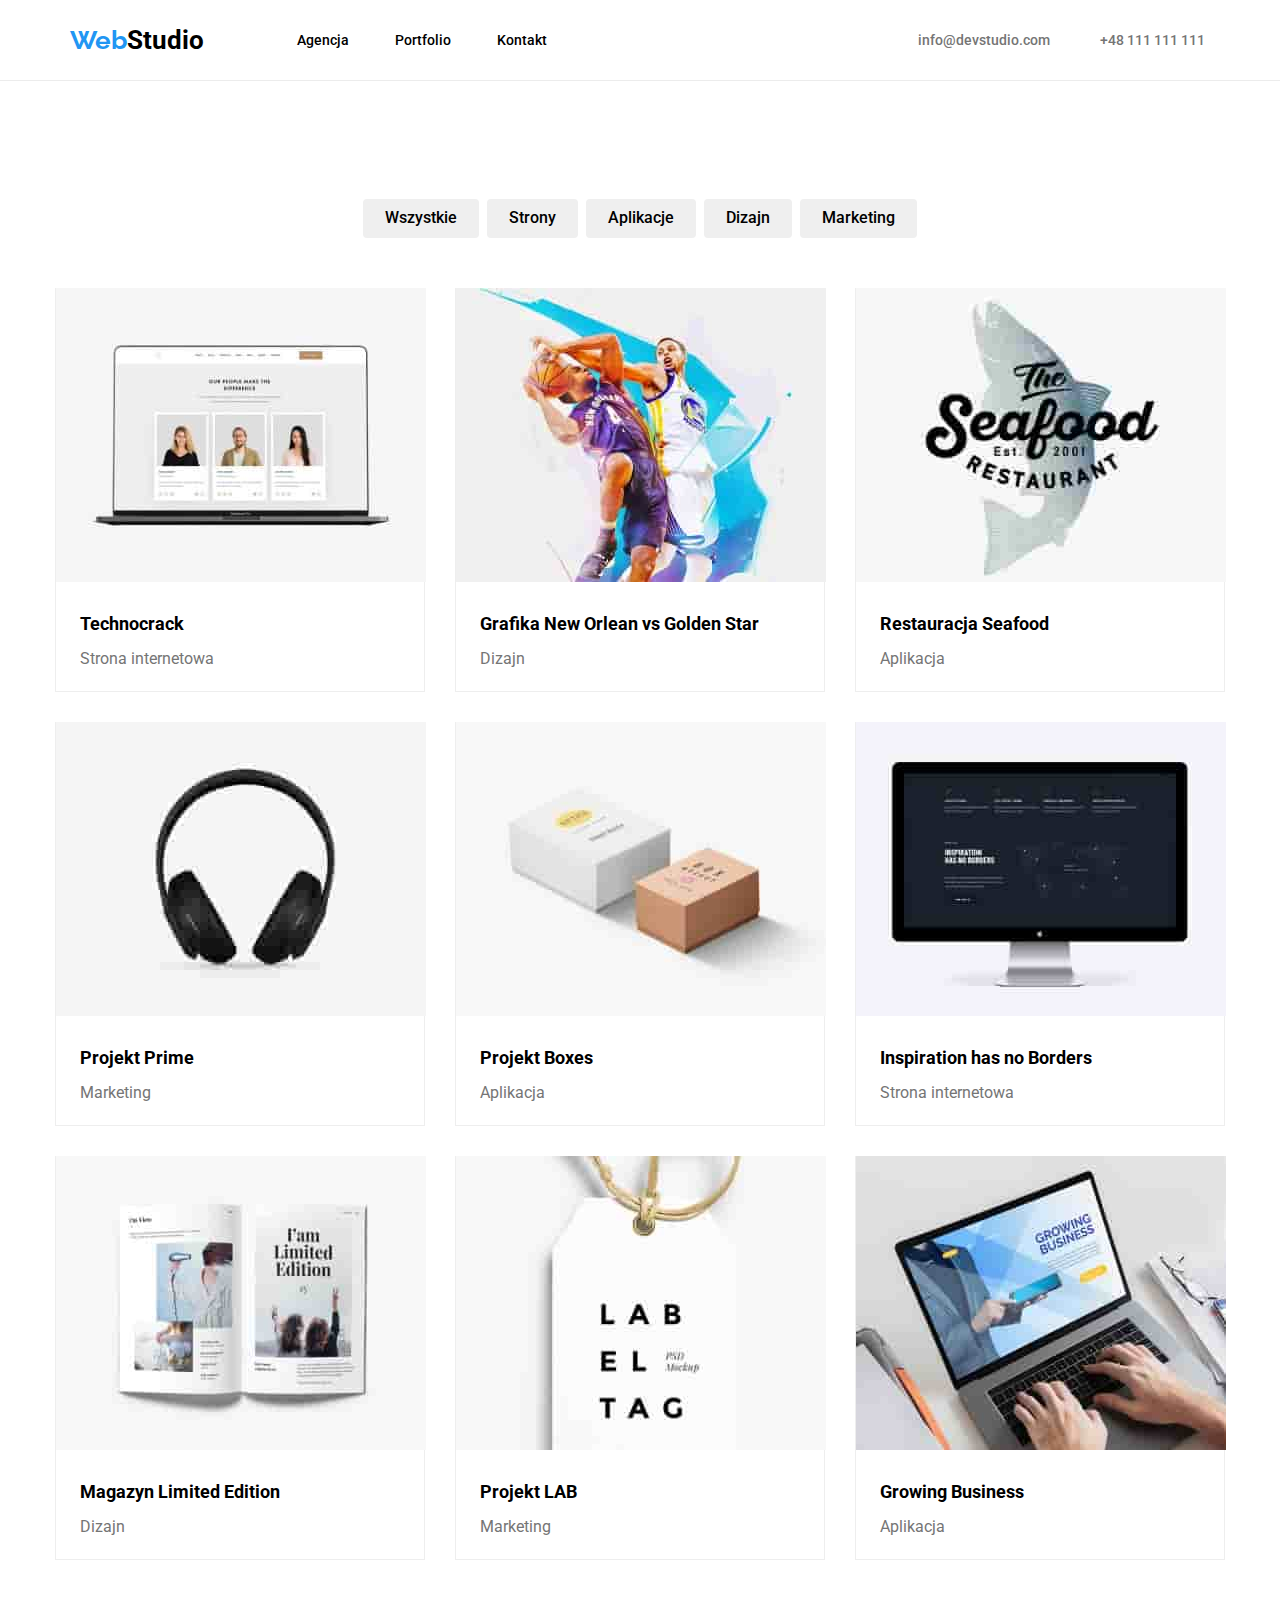
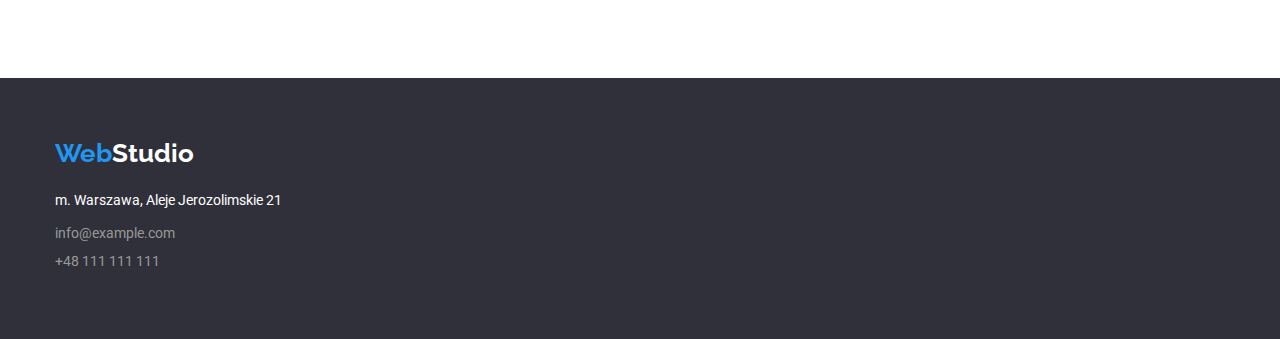
==== portfolio.html @ 47dd6591 "init" ====
<!DOCTYPE html>
<html lang="en">
  <head>
    <meta charset="UTF-8" />
    <meta http-equiv="X-UA-Compatible" content="IE=edge" />
    <meta name="viewport" content="width=device-width, initial-scale=1.0" />
    <link rel="preconnect" href="https://fonts.googleapis.com" />
    <link rel="preconnect" href="https://fonts.gstatic.com" crossorigin />
    <link
      href="https://fonts.googleapis.com/css2?family=Raleway:wght@700&family=Roboto:wght@400;500;700;900&display=swap"
      rel="stylesheet"
    />
    <link rel="stylesheet" href="./css/modern.normalize.css" />
    <link rel="stylesheet" href="./css/styles.css" />
    <title>WebStudio</title>
  </head>
  <body>
    <header>
      <div class="container">
        <h1 class="logo">
          <a href="./index.html"><span>Web</span>Studio</a>
        </h1>
        <nav>
          <ul class="menu">
            <li><a class="nav-link" href="./index.html">Agencja</a></li>
            <li>
              <a class="nav-link" href="./portfolio.html">Portfolio</a>
            </li>
            <li><a class="nav-link" href="#Kontakt">Kontakt</a></li>
          </ul>
        </nav>
        <ul class="contact">
          <li>
            <a class="contact-link-header" href="mailto:info@devstudio.com"
              >info@devstudio.com</a
            >
          </li>
          <li>
            <a class="contact-link-header" href="tel:+48111111111"
              >+48 111 111 111</a
            >
          </li>
        </ul>
      </div>
    </header>
    <div class="container">
      <ul class="filter">
        <li><button class="filter-btn">Wszystkie</button></li>
        <li><button class="filter-btn">Strony</button></li>
        <li><button class="filter-btn">Aplikacje</button></li>
        <li><button class="filter-btn">Dizajn</button></li>
        <li><button class="filter-btn">Marketing</button></li>
      </ul>
      <ul class="portfolio section">
        <li class="portfolio-card">
          <figure>
            <img
              src="./images/project-1.jpg"
              alt="Laptop"
              width="370"
              height="294"
            />
            <figcaption>
              <ul>
                <li class="caption">Technocrack</li>
                <li class="subcaption">Strona internetowa</li>
              </ul>
            </figcaption>
          </figure>
        </li>
        <li class="portfolio-card">
          <figure>
            <img
              src="./images/project-2.jpg"
              alt="Koszykarze w akcji"
              width="370"
              height="294"
            />
            <figcaption>
              <ul>
                <li class="caption">Grafika New Orlean vs Golden Star</li>
                <li class="subcaption">Dizajn</li>
              </ul>
            </figcaption>
          </figure>
        </li>
        <li class="portfolio-card">
          <figure>
            <img
              src="./images/project-3.jpg"
              alt="Logo restauracji"
              width="370"
              height="294"
            />
            <figcaption>
              <ul>
                <li class="caption">Restauracja Seafood</li>
                <li class="subcaption">Aplikacja</li>
              </ul>
            </figcaption>
          </figure>
        </li>
        <li class="portfolio-card">
          <figure>
            <img
              src="./images/project-4.jpg"
              alt="Słuchawki nauszne"
              width="370"
              height="294"
            />
            <figcaption>
              <ul>
                <li class="caption">Projekt Prime</li>
                <li class="subcaption">Marketing</li>
              </ul>
            </figcaption>
          </figure>
        </li>
        <li class="portfolio-card">
          <figure>
            <img
              src="./images/project-5.jpg"
              alt="Pudełka"
              width="370"
              height="294"
            />
            <figcaption>
              <ul>
                <li class="caption">Projekt Boxes</li>
                <li class="subcaption">Aplikacja</li>
              </ul>
            </figcaption>
          </figure>
        </li>
        <li class="portfolio-card">
          <figure>
            <img
              src="./images/project-6.jpg"
              alt="Monitor"
              width="370"
              height="294"
            />
            <figcaption>
              <ul>
                <li class="caption">Inspiration has no Borders</li>
                <li class="subcaption">Strona internetowa</li>
              </ul>
            </figcaption>
          </figure>
        </li>
        <li class="portfolio-card">
          <figure>
            <img
              src="./images/project-7.jpg"
              alt="Otwarta książka"
              width="370"
              height="294"
            />
            <figcaption>
              <ul>
                <li class="caption">Magazyn Limited Edition</li>
                <li class="subcaption">Dizajn</li>
              </ul>
            </figcaption>
          </figure>
        </li>
        <li class="portfolio-card">
          <figure>
            <img
              src="./images/project-8.jpg"
              alt="Label"
              width="370"
              height="294"
            />
            <figcaption>
              <ul>
                <li class="caption">Projekt LAB</li>
                <li class="subcaption">Marketing</li>
              </ul>
            </figcaption>
          </figure>
        </li>
        <li class="portfolio-card">
          <figure>
            <img
              src="./images/project-9.jpg"
              alt="Laptop"
              width="370"
              height="294"
            />
            <figcaption>
              <ul>
                <li class="caption">Growing Business</li>
                <li class="subcaption">Aplikacja</li>
              </ul>
            </figcaption>
          </figure>
        </li>
      </ul>
    </div>
    <footer>
      <div class="container footer">
        <h3 class="logo">
          <a href="./index.html"
            ><span>Web</span><span class="logo-footer">Studio</span></a
          >
        </h3>
        <address class="address">m. Warszawa, Aleje Jerozolimskie 21</address>
        <ul>
          <li class="contact-footer">
            <a class="contact-link-footer" href="mailto:info@example.com"
              >info@example.com</a
            >
          </li>
          <li class="contact-footer">
            <a class="contact-link-footer" href="tel:+48111111111"
              >+48 111 111 111</a
            >
          </li>
        </ul>
      </div>
    </footer>
  </body>
</html>
---- css/styles.css ----
body {
  font-family: "Roboto", sans-serif;
  color: var(--text-color-global);
  background-color: var(--background-light);
}
header {
  background-color: var(--background-light);
  border-bottom: var(--main-border);
}
footer {
  background-color: var(--backgroud-dark);
}
:root {
  --backgroud-dark: #2f303a;
  --background-light: #ffffff;
  --background-medium: #f5f4fa;
  --logo-1: #2196f3;
  --logo-2: #000000;
  --logo-3: #ffffff;
  --active1: #2196f3;
  --active2: #ffffff;
  --contact-header: #757575;
  --contact-footer: hsl(0, 0%, 60%);
  --address: #ffffff;
  --main-header: #ffffff;
  --main-btn-background: #2196f3;
  --main-btn-text: #ffffff;
  --text-global: #212121;
  --text-content: #757575;
  --main-border: 1px solid #ececec;
  --card-border: 1px solid #eeeeee;
}
ul,
li {
  list-style: none;
  padding: 0;
  margin: 0;
}
h1,
h2,
h3,
p {
  margin: 0;
}
.nav-link {
  text-decoration: none;
  color: var(--text-color-global);
  font-size: 14px;
  line-height: 1.14;
  font-weight: 500;
}
.contact-link-header {
  color: var(--contact-header);
  text-decoration: none;
  font-size: 14px;
  line-height: 1.14;
  font-weight: 500;
}
.contact-link-footer {
  color: var(--contact-footer);
  text-decoration: none;
  font-size: 14px;
  line-height: 1.71;
}
.address {
  color: var(--address);
  font-size: 14px;
  line-height: 1.71;
  font-style: normal;
  margin-top: 20px;
  margin-bottom: 4.5px;
}
.contact-link-header:focus,
.contact-link-header:hover,
.contact-link-footer:focus,
.contact-link-footer:hover,
.nav-link:focus,
.nav-link:hover {
  color: var(--active1);
}
.filter-btn {
  font-size: 16px;
  line-height: 1.63;
  font-weight: 500;
  cursor: pointer;
  border: none;
  border-radius: 4px;
  padding: 6px 22px;
}
.filter-btn:focus,
.filter-btn:hover {
  color: var(--active2);
  background-color: var(--active1);
}
.article h3 {
  margin-bottom: 5px;
}
.article p {
  color: var(--text-content);
  line-height: 1.71;
  margin-top: 5px;
  max-width: 270px;
}
.article {
  font-size: 14px;
  line-height: 1.14;
}
.team {
  line-height: 1.19;
}
.team-background {
  background-color: var(--background-medium);
  margin: 0 auto;
  padding-top: 94px;
}
.team-card {
  height: 368px;
  width: 270px;
  border-radius: 4px;
  box-shadow: 0px 2px 1px -1px rgba(0, 0, 0, 0.2),
    0px 1px 1px 0px rgba(0, 0, 0, 0.14), 0px 1px 3px 0px rgba(0, 0, 0, 0.12);
  background-color: var(--background-light);
}
.team-card figcaption {
  padding: 30px;
}
.team .caption {
  font-size: 16px;
  font-weight: 500;
  text-align: center;
  margin-bottom: 5px;
}
.team .subcaption {
  color: var(--text-content);
  font-size: 16px;
  text-align: center;
  margin-top: 5px;
}
.portfolio-card {
  height: 404px;
  width: 370px;
  border-bottom: var(--card-border);
  border-right: var(--card-border);
  border-left: var(--card-border);
}
.portfolio-card figcaption {
  padding: 20px 24px;
}
.portfolio .caption {
  font-size: 18px;
  line-height: 2;
  font-weight: 700;
  margin-bottom: 2px;
}
.portfolio .subcaption {
  color: var(--text-content);
  font-size: 16px;
  line-height: 1.88;
  margin-top: 2px;
}
.main-background {
  background-color: var(--backgroud-dark);
  display: flex;
  flex-direction: column;
  margin: 0 auto;
  padding-top: 200px;
  padding-bottom: 200px;
  align-items: center;
}
.main-background h2 {
  color: var(--main-header);
  font-size: 44px;
  line-height: 1.36;
  text-align: center;
  text-transform: uppercase;
  margin-bottom: 15px;
  max-width: 696px;
}
.main-background button {
  color: var(--main-btn-text);
  background-color: var(--main-btn-background);
  font-size: 16px;
  line-height: 1.88;
  font-weight: 700;
  cursor: pointer;
  padding: 10px 41.5px;
  margin-top: 15px;
  border: none;
  border-radius: 4px;
}
.logo {
  font-size: 26px;
  line-height: 1.19;
  text-decoration: none;
  margin-right: 46.5px;
}
.logo a {
  text-decoration: none;
  color: var(--logo-2);
}
.logo span {
  font-family: "raleway";
  color: var(--logo-1);
}
.logo .logo-footer {
  color: var(--logo-3);
}
.section-header {
  font-size: 36px;
  line-height: 1.17;
  text-align: center;
  margin-bottom: 50px;
}
.container {
  display: flex;
  margin: 0 auto;
  max-width: 1200px;
  align-items: center;
  align-content: center;
  padding: 24.5px 15px;
  flex-wrap: wrap;
  justify-content: center;
}
main > .container {
  padding-bottom: 0;
}
.menu {
  display: flex;
  margin-left: 46.5px;
  margin-right: 185.5px;
  gap: 46px;
}
.contact {
  display: flex;
  margin-left: 185.5px;
  margin-right: 6px;
  gap: 50px;
}
.section {
  display: flex;
  padding-top: 94px;
  padding-bottom: 94px;
  flex-wrap: wrap;
  gap: 30px;
  margin: 0 auto;
}
.section figure {
  margin: 0 auto;
}
.section.team,
.section.activities,
.section.portfolio {
  padding-top: 0px;
}
.section.team {
  max-width: 1200px;
  padding-left: 15px;
  padding-right: 15px;
}
.filter {
  display: flex;
  gap: 8px;
  margin-top: 94px;
  margin-bottom: 50px;
}
.footer {
  display: flex;
  flex-direction: column;
  align-items: start;
  align-content: flex-start;
  padding: 60px 15px;
}
.contact-footer {
  margin: 4.5px 0px;
}
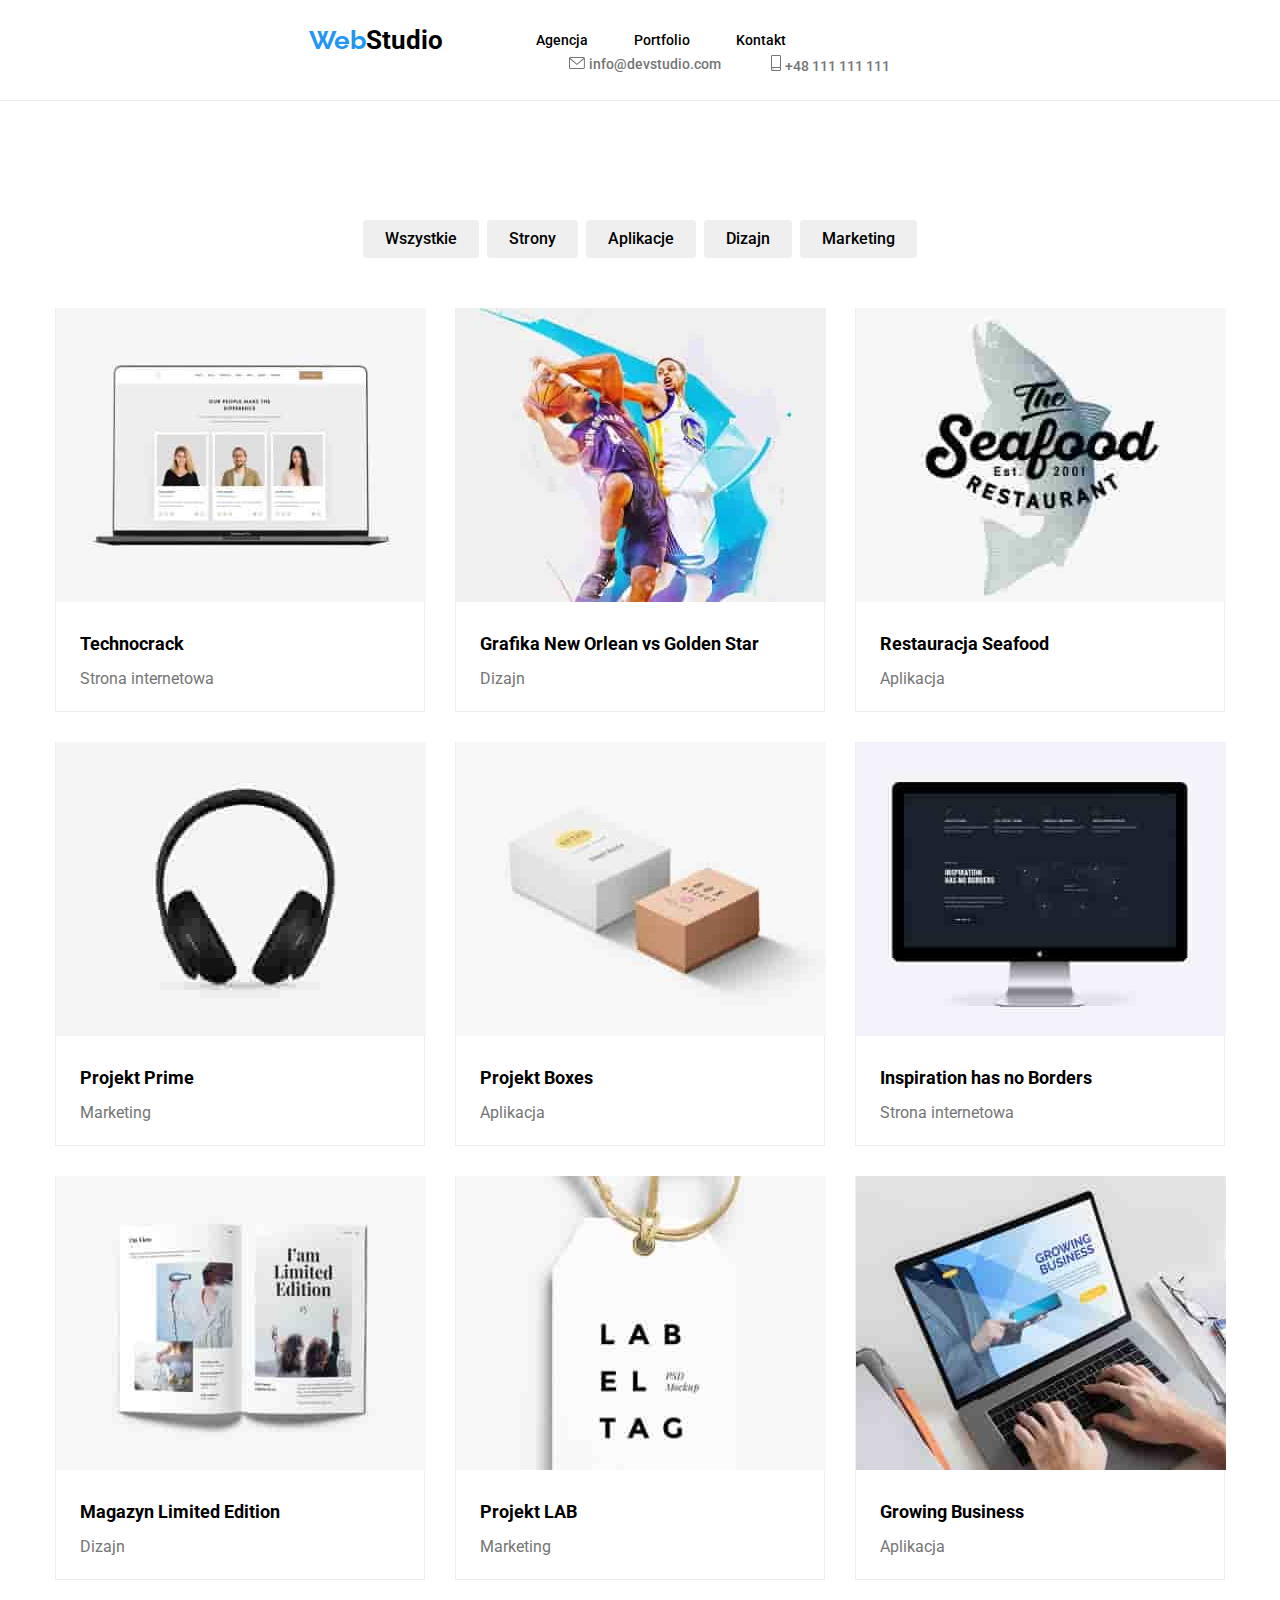
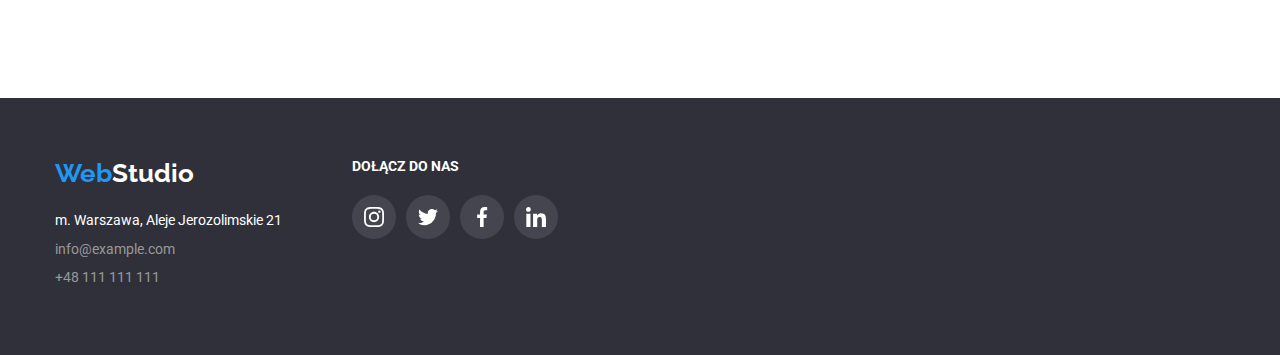
==== commit 26c5bb04: "part_x" ====
--- a/portfolio.html
+++ b/portfolio.html
@@ -31,14 +31,30 @@
         </nav>
         <ul class="contact">
           <li>
-            <a class="contact-link-header" href="mailto:info@devstudio.com"
-              >info@devstudio.com</a
-            >
+            <div class="mail">
+              <svg width="16" height="12">
+                <use
+                  class="contact-icons"
+                  xlink:href="./images/icons.svg#icon-envelope"
+                ></use>
+              </svg>
+              <a class="contact-link-header" href="mailto:info@devstudio.com"
+                >info@devstudio.com</a
+              >
+            </div>
           </li>
           <li>
-            <a class="contact-link-header" href="tel:+48111111111"
-              >+48 111 111 111</a
-            >
+            <div class="phone">
+              <svg width="10" height="16">
+                <use
+                  class="contact-icons"
+                  xlink:href="./images/icons.svg#icon-smartphone"
+                ></use>
+              </svg>
+              <a class="contact-link-header" href="tel:+48111111111"
+                >+48 111 111 111</a
+              >
+            </div>
           </li>
         </ul>
       </div>
@@ -200,24 +216,71 @@
     </div>
     <footer>
       <div class="container footer">
-        <h3 class="logo">
-          <a href="./index.html"
-            ><span>Web</span><span class="logo-footer">Studio</span></a
-          >
-        </h3>
-        <address class="address">m. Warszawa, Aleje Jerozolimskie 21</address>
-        <ul>
-          <li class="contact-footer">
-            <a class="contact-link-footer" href="mailto:info@example.com"
-              >info@example.com</a
+        <div class="footer-column-1">
+          <h3 class="logo">
+            <a href="./index.html"
+              ><span>Web</span><span class="logo-footer">Studio</span></a
             >
-          </li>
-          <li class="contact-footer">
-            <a class="contact-link-footer" href="tel:+48111111111"
-              >+48 111 111 111</a
-            >
-          </li>
-        </ul>
+          </h3>
+          <address class="address">m. Warszawa, Aleje Jerozolimskie 21</address>
+          <ul>
+            <li class="contact-footer">
+              <a class="contact-link-footer" href="mailto:info@example.com"
+                >info@example.com</a
+              >
+            </li>
+            <li class="contact-footer">
+              <a class="contact-link-footer" href="tel:+48111111111"
+                >+48 111 111 111</a
+              >
+            </li>
+          </ul>
+        </div>
+        <div class="footer-coulumn-2">
+          <span class="JoinUs">Dołącz do nas</span>
+          <ul class="socials footer-socials">
+            <li>
+              <div class="icon-background">
+                <svg width="20" height="20">
+                  <use
+                    class="socials-icons"
+                    xlink:href="./images/icons.svg#icon-instagram"
+                  ></use>
+                </svg>
+              </div>
+            </li>
+            <li>
+              <div class="icon-background">
+                <svg width="20" height="20">
+                  <use
+                    class="socials-icons"
+                    xlink:href="./images/icons.svg#icon-twitter"
+                  ></use>
+                </svg>
+              </div>
+            </li>
+            <li>
+              <div class="icon-background">
+                <svg width="20" height="20">
+                  <use
+                    class="socials-icons"
+                    xlink:href="./images/icons.svg#icon-facebook"
+                  ></use>
+                </svg>
+              </div>
+            </li>
+            <li>
+              <div class="icon-background">
+                <svg width="20" height="20">
+                  <use
+                    class="socials-icons"
+                    xlink:href="./images/icons.svg#icon-linkedin"
+                  ></use>
+                </svg>
+              </div>
+            </li>
+          </ul>
+        </div>
       </div>
     </footer>
   </body>
--- a/css/styles.css
+++ b/css/styles.css
@@ -1,15 +1,3 @@
-body {
-  font-family: "Roboto", sans-serif;
-  color: var(--text-color-global);
-  background-color: var(--background-light);
-}
-header {
-  background-color: var(--background-light);
-  border-bottom: var(--main-border);
-}
-footer {
-  background-color: var(--backgroud-dark);
-}
 :root {
   --backgroud-dark: #2f303a;
   --background-light: #ffffff;
@@ -29,6 +17,19 @@
   --text-content: #757575;
   --main-border: 1px solid #ececec;
   --card-border: 1px solid #eeeeee;
+  --icon: #afb1b8;
+}
+body {
+  font-family: "Roboto", sans-serif;
+  color: var(--text-color-global);
+  background-color: var(--background-light);
+}
+header {
+  background-color: var(--background-light);
+  border-bottom: var(--main-border);
+}
+footer {
+  background-color: var(--backgroud-dark);
 }
 ul,
 li {
@@ -92,6 +93,12 @@
   color: var(--active2);
   background-color: var(--active1);
 }
+.activity-card {
+  background-color: var(--background-medium);
+  padding: 25px 100px;
+  margin-bottom: 30px;
+  border-radius: 4px;
+}
 .article h3 {
   margin-bottom: 5px;
 }
@@ -114,13 +121,18 @@
   padding-top: 94px;
 }
 .team-card {
-  height: 368px;
+  height: 428px;
   width: 270px;
   border-radius: 4px;
   box-shadow: 0px 2px 1px -1px rgba(0, 0, 0, 0.2),
     0px 1px 1px 0px rgba(0, 0, 0, 0.14), 0px 1px 3px 0px rgba(0, 0, 0, 0.12);
   background-color: var(--background-light);
 }
+.socials {
+  display: flex;
+  justify-content: center;
+  gap: 10px;
+}
 .team-card figcaption {
   padding: 30px;
 }
@@ -135,6 +147,7 @@
   font-size: 16px;
   text-align: center;
   margin-top: 5px;
+  margin-bottom: 10px;
 }
 .portfolio-card {
   height: 404px;
@@ -159,13 +172,19 @@
   margin-top: 2px;
 }
 .main-background {
-  background-color: var(--backgroud-dark);
+  /* background-color: var(--backgroud-dark); */
   display: flex;
   flex-direction: column;
   margin: 0 auto;
   padding-top: 200px;
   padding-bottom: 200px;
   align-items: center;
+  background: linear-gradient(rgba(0, 0, 0, 0.3), rgba(0, 0, 0, 0.5)),
+    url(../images/background.jpg);
+  background-size: cover;
+  background-position: center;
+  max-width: 1600px;
+  height: 600px;
 }
 .main-background h2 {
   color: var(--main-header);
@@ -249,7 +268,8 @@
 }
 .section.team,
 .section.activities,
-.section.portfolio {
+.section.portfolio,
+.section.clients {
   padding-top: 0px;
 }
 .section.team {
@@ -257,6 +277,14 @@
   padding-left: 15px;
   padding-right: 15px;
 }
+.container.clients {
+  padding-top: 69.5px;
+  gap: 0px;
+}
+.container.clients h2 {
+  padding-left: 150px;
+  padding-right: 150px;
+}
 .filter {
   display: flex;
   gap: 8px;
@@ -265,11 +293,76 @@
 }
 .footer {
   display: flex;
-  flex-direction: column;
   align-items: start;
   align-content: flex-start;
+  justify-content: flex-start;
   padding: 60px 15px;
 }
 .contact-footer {
   margin: 4.5px 0px;
 }
+.footer-coulumn-2 {
+  margin-left: 70px;
+}
+.JoinUs {
+  display: block;
+  margin-bottom: 20px;
+  text-transform: uppercase;
+  font-weight: 700;
+  font-size: 14px;
+  line-height: calc(16.41 / 14);
+  color: var(--address);
+}
+.contact-icons {
+  fill: var(--contact-header);
+}
+.mail:hover .contact-icons,
+.phone:hover .contact-icons {
+  fill: var(--active1);
+}
+.mail:hover .contact-link-header,
+.phone:hover .contact-link-header {
+  color: var(--active1);
+}
+.socials-icons {
+  fill: var(--icon);
+}
+.footer-socials .socials-icons {
+  fill: var(--logo-3);
+}
+.icon-background {
+  width: 44px;
+  height: 44px;
+  border-radius: 50%;
+  background-color: var(--background-light);
+  display: flex;
+  justify-content: center;
+  align-items: center;
+}
+.footer-socials .icon-background {
+  background-color: rgba(255, 255, 255, 0.1);
+}
+.icon-background:hover .socials-icons {
+  fill: var(--active2);
+}
+.icon-background:hover {
+  background-color: var(--active1);
+}
+.client-card {
+  width: 170px;
+  height: 92px;
+  border: 1px solid var(--icon);
+  border-radius: 4px;
+  display: flex;
+  justify-content: center;
+  align-items: center;
+}
+.client-card:hover {
+  border: 1px solid var(--active1);
+}
+.brands-icons {
+  fill: var(--icon);
+}
+.client-card:hover .brands-icons {
+  fill: var(--active1);
+}
